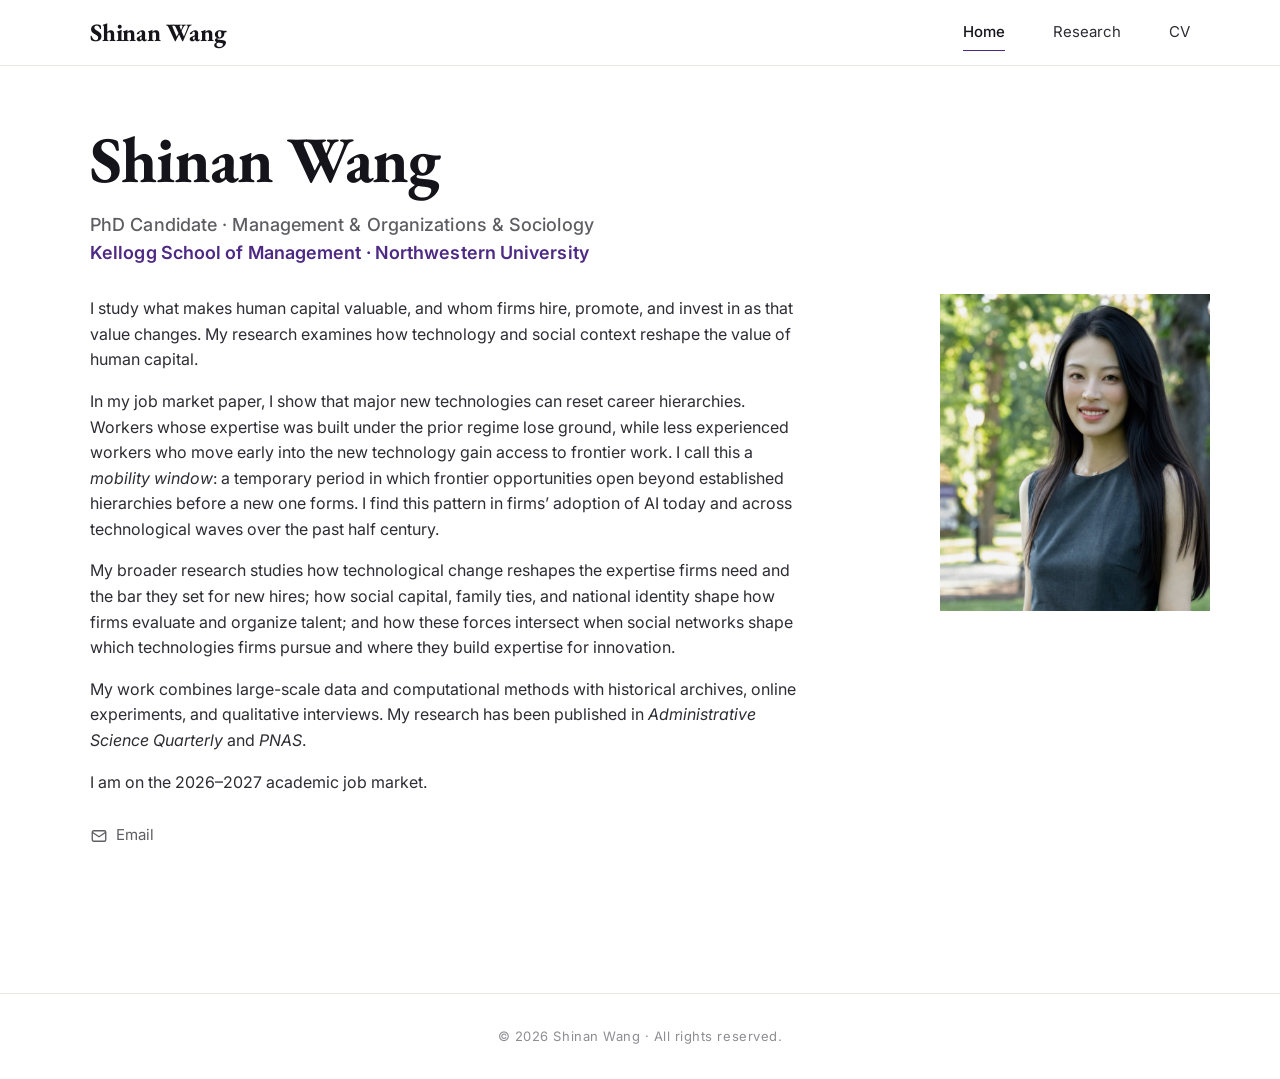
==== index.html @ cf9adb82 "Add version to og:image to bust preview caches" ====
<!DOCTYPE html>
<html lang="en">
<head>
<meta charset="UTF-8">
<meta name="viewport" content="width=device-width, initial-scale=1">
<title>Shinan Wang — Kellogg School of Management, Northwestern University</title>
<meta name="description" content="Shinan Wang — PhD Candidate in Management &amp; Organizations &amp; Sociology at the Kellogg School of Management, Northwestern University. Research on technological change, careers, the future of work, and how labor markets differ across societies.">
<link rel="canonical" href="https://www.shinanwang.com/">

<!-- Open Graph -->
<meta property="og:type" content="profile">
<meta property="og:title" content="Shinan Wang — Kellogg School of Management">
<meta property="og:description" content="PhD Candidate at Kellogg. Research on technological change, careers, the future of work, and hiring across societies.">
<meta property="og:url" content="https://www.shinanwang.com/">
<meta property="og:image" content="https://www.shinanwang.com/assets/portrait.jpg?v=12">
<meta name="twitter:card" content="summary_large_image">

<!-- Favicon -->
<link rel="icon" type="image/svg+xml" href="assets/favicon.svg">

<!-- Fonts -->
<link rel="preconnect" href="https://fonts.googleapis.com">
<link rel="preconnect" href="https://fonts.gstatic.com" crossorigin>
<link href="https://fonts.googleapis.com/css2?family=EB+Garamond:wght@500;600;700;800&family=Source+Serif+4:opsz,wght@8..60,400;8..60,500;8..60,600&family=Inter:wght@400;500;600&display=swap" rel="stylesheet">

<link rel="stylesheet" href="assets/site.css">

<!-- Structured data: helps Google build a knowledge card and disambiguate the name -->
<script type="application/ld+json">
{
  "@context": "https://schema.org",
  "@type": "Person",
  "name": "Shinan Wang",
  "url": "https://www.shinanwang.com",
  "image": "https://www.shinanwang.com/assets/portrait.jpg",
  "jobTitle": "PhD Candidate",
  "email": "shinan.wang@kellogg.northwestern.edu",
  "worksFor": {
    "@type": "CollegeOrUniversity",
    "name": "Kellogg School of Management, Northwestern University"
  },
  "alumniOf": [
    { "@type": "CollegeOrUniversity", "name": "University of Chicago" },
    { "@type": "CollegeOrUniversity", "name": "Brandeis University" }
  ],
  "knowsAbout": ["Technological change", "Future of work", "Careers", "Labor markets", "Hiring", "Artificial intelligence", "Economic sociology", "Organizations"],
  "sameAs": [
    "https://scholar.google.com/citations?user=ywrjT5EAAAAJ&hl=en"
  ]
}
</script>
</head>
<body>

<nav class="site-nav" aria-label="Primary">
  <div class="inner">
    <a href="/" class="brand plain">
      <span class="brand-name">Shinan Wang</span>
    </a>
    <div class="links">
      <a href="/" aria-current="page">Home</a>
      <a href="research.html">Research</a>
      <a href="cv.html">CV</a>
    </div>
  </div>
</nav>

<main>
  <div class="container-wide">

    <section class="hero">
      <div class="hero-text">
        <h1 class="hero-name">Shinan Wang</h1>
        <p class="hero-title">
          PhD Candidate · Management &amp; Organizations &amp; Sociology<br>
          <span class="inst-accent">Kellogg School of Management · Northwestern University</span>
        </p>
        <p class="hero-bio">
          I study what makes human capital valuable, and whom firms hire, promote, and invest in as that value changes. My research examines how technology and social context reshape the value of human capital.
        </p>
        <p class="hero-bio">
          In my job market paper, I show that major new technologies can reset career hierarchies. Workers whose expertise was built under the prior regime lose ground, while less experienced workers who move early into the new technology gain access to frontier work. I call this a <em>mobility window</em>: a temporary period in which frontier opportunities open beyond established hierarchies before a new one forms. I find this pattern in firms&rsquo; adoption of AI today and across technological waves over the past half century.
        </p>
        <p class="hero-bio">
          My broader research studies how technological change reshapes the expertise firms need and the bar they set for new hires; how social capital, family ties, and national identity shape how firms evaluate and organize talent; and how these forces intersect when social networks shape which technologies firms pursue and where they build expertise for innovation.
        </p>
        <p class="hero-bio">
          My work combines large-scale data and computational methods with historical archives, online experiments, and qualitative interviews. My research has been published in <em>Administrative Science Quarterly</em> and <em>PNAS</em>.
        </p>
        <p class="hero-bio">I am on the 2026&ndash;2027 academic job market.</p>

        <div class="socials">
          <a href="mailto:shinan.wang@kellogg.northwestern.edu" aria-label="Email">
            <svg viewBox="0 0 24 24" fill="none" stroke="currentColor" stroke-width="1.8"><rect x="3" y="5" width="18" height="14" rx="2"></rect><path d="m3 7 9 6 9-6"></path></svg>
            Email
          </a>
        </div>
      </div>

      <div class="hero-portrait">
        <div class="frame" aria-label="Shinan Wang">
          <img src="assets/portrait.jpg?v=12" alt="Shinan Wang">
        </div>
      </div>
    </section>

  </div>
</main>

<footer class="page-footer">
  © 2026 Shinan Wang · All rights reserved.
</footer>

</body>
</html>
---- assets/site.css ----
/* ============================================================
   Shinan Wang — personal website
   ============================================================ */

:root {
  --bg: #ffffff;
  --bg-elev: #ffffff;
  --bg-muted: #f6f6f3;
  --fg: #15141a;
  --fg-soft: #2e2c34;
  --fg-muted: #5e5d63;
  --fg-faint: #8e8d92;
  --author-self: #7d7c82;  /* coauthor gray, a touch darker — own-name byline */
  --rule: #e9e9e3;
  --rule-strong: #d3d3cc;

  --accent: #4E2A84;       /* Northwestern purple */
  --accent-soft: #6b4aa3;
  --accent-ink: #3a1f63;
  --accent-tint: #efe8f5;

  --cv-heading: #4f7c8d;   /* steel-teal — matches CV section headings */

  --font-display: "EB Garamond", Georgia, serif;
  --font-body: "Source Serif 4", "Source Serif Pro", Georgia, "Times New Roman", serif;
  --font-sans: "Inter", -apple-system, BlinkMacSystemFont, "Segoe UI", sans-serif;
  --font-mono: "JetBrains Mono", ui-monospace, Menlo, monospace;

  --wide: 1100px;
  --mid: 880px;
  --narrow: 680px;
  --gutter: clamp(20px, 5vw, 56px);

  --t-fast: 120ms;
  --t-med: 220ms;
}

html { color-scheme: light; }

* { box-sizing: border-box; }
html { scroll-behavior: smooth; }
body {
  margin: 0;
  background: var(--bg);
  color: var(--fg);
  font-family: var(--font-body);
  font-size: 19px;
  line-height: 1.65;
  -webkit-font-smoothing: antialiased;
  text-rendering: optimizeLegibility;
}
@media (min-width: 720px) { body { font-size: 20px; } }
@media (min-width: 1000px) { body { font-size: 21px; } }

p { margin: 0 0 1em; text-wrap: pretty; }
a { color: var(--accent); text-decoration: none; }
a:hover { color: var(--accent-ink); text-decoration: underline; text-underline-offset: 3px; }
a.plain { color: inherit; }
a.plain:hover { color: var(--accent); text-decoration: none; }

em, i { font-style: italic; }
strong { font-weight: 600; color: var(--fg); }
hr { border: 0; border-top: 1px solid var(--rule); margin: 2.5rem 0; }

h1, h2, h3, h4 {
  font-family: var(--font-display);
  font-weight: 600;
  line-height: 1.15;
  color: var(--fg);
  margin: 0 0 0.6em;
  letter-spacing: -0.01em;
}

.eyebrow {
  font-family: var(--font-sans);
  font-size: 12px;
  font-weight: 500;
  letter-spacing: 0.14em;
  text-transform: uppercase;
  color: var(--fg-muted);
  margin: 0 0 14px;
}

/* ------------------------------------------------------------ NAV */
.site-nav {
  position: sticky; top: 0; z-index: 20;
  background: var(--bg);
  border-bottom: 1px solid var(--rule);
  padding: 0 var(--gutter);
}
.site-nav .inner {
  max-width: var(--wide);
  margin: 0 auto;
  padding: 12px 0;
  display: flex; align-items: center; justify-content: space-between; gap: 1.5rem;
}
.site-nav .brand {
  font-family: var(--font-display);
  font-size: 25px;
  font-weight: 700;
  letter-spacing: -0.01em;
  color: var(--fg);
  display: inline-flex; align-items: center; gap: 14px;
}
.site-nav .brand:hover { color: var(--fg); }
.site-nav .links {
  display: flex; gap: clamp(1.6rem, 4vw, 3rem); align-items: center;
}
.site-nav .links a {
  font-family: var(--font-sans);
  font-size: 15px;
  font-weight: 400;
  color: var(--fg-soft);
  padding: 2px 0;
  position: relative;
}
.site-nav .links a:hover { color: var(--accent); text-decoration: none; }
.site-nav .links a[aria-current="page"] {
  color: var(--fg);
  font-weight: 500;
}
.site-nav .links a[aria-current="page"]::after {
  content: "";
  position: absolute; left: 0; right: 0; bottom: -4px;
  height: 1.5px; background: var(--accent);
}
@media (max-width: 520px) {
  .site-nav .inner { padding: 14px 0; }
  .site-nav .brand { font-size: 19px; }
  .site-nav .links { gap: 14px; }
  .site-nav .links a { font-size: 14px; }
}
@media (max-width: 640px) {
  .hero-name { font-size: 43px; }
  .hero { padding: 32px 0 32px; gap: 24px; }
  .hero-portrait { order: -1; max-width: 240px; justify-self: center; }
}

/* ------------------------------------------------------------ LAYOUT */
main { padding: 0 var(--gutter); }
.container-wide   { max-width: var(--wide);   margin: 0 auto; }
.container-mid    { max-width: var(--mid);    margin: 0 auto; }
.container-narrow { max-width: var(--narrow); margin: 0 auto; }

.section { margin: 28px 0; }
@media (min-width: 720px) { .section { margin: 36px 0; } }

/* ------------------------------------------------------------ HERO */
.hero {
  padding: 60px 0 40px;
  display: grid;
  grid-template-columns: 1fr;
  gap: 40px;
  align-items: center;
  min-height: calc(100vh - 200px);
}
.hero-text { max-width: 720px; }
.hero-name {
  font-family: var(--font-display);
  font-size: 65px;
  font-weight: 700;
  line-height: 1.02;
  letter-spacing: -0.015em;
  color: var(--fg);
  margin: 0 0 18px;
}
.hero-name .ee-small {
  font-size: 0.82em;
  font-weight: 700;
  letter-spacing: -0.005em;
}
.hero-title {
  font-family: var(--font-sans);
  font-size: 18px;
  font-weight: 500;
  letter-spacing: 0.005em;
  color: var(--fg-muted);
  line-height: 1.6;
  margin: 0 0 28px;
}
.hero-title .inst-accent { color: var(--accent); font-weight: 600; }
.hero-bio {
  font-family: var(--font-sans);
  font-size: 16px;
  line-height: 1.6;
  color: var(--fg-soft);
  max-width: 80ch;
}

/* Portrait */
.hero-portrait {
  width: 100%;
  max-width: 270px;
  justify-self: start;
}
.hero-portrait .frame {
  overflow: hidden;
  position: relative;
  border-radius: 0;
}
.hero-portrait .frame img {
  width: 100%; height: auto;
  display: block;
}

@media (min-width: 820px) {
  .hero {
    grid-template-columns: 1fr 270px;
    gap: 40px;
    padding: 60px 0 60px;
    min-height: calc(100vh - 120px);
  }
  .hero-portrait {
    width: 270px; max-width: 270px;
    justify-self: end;
    align-self: start;
    margin-top: 168px;
    margin-right: -20px;
  }
}

/* ------------------------------------------------------------ SOCIALS */
.socials {
  display: flex; gap: 18px; margin-top: 24px;
  font-family: var(--font-sans); font-size: 15px;
}
.socials a {
  color: var(--fg-muted);
  display: inline-flex; align-items: center; gap: 8px;
  padding: 4px 0;
  border-bottom: 1px solid transparent;
}
.socials a:hover { color: var(--accent); text-decoration: none; border-bottom-color: var(--accent); }
.socials svg { width: 18px; height: 18px; }

/* ------------------------------------------------------------ SECTION HEADERS */
.page-title {
  font-family: var(--font-display);
  font-size: clamp(41px, 5vw, 57px);
  font-weight: 600;
  letter-spacing: -0.015em;
  line-height: 1.1;
  color: var(--fg);
  margin: 0 0 18px;
}
.page-lead {
  font-family: var(--font-body);
  font-size: 20px;
  line-height: 1.55;
  color: var(--fg-soft);
  max-width: 100%;
  margin: 0;
}
.research-interests-label {
  font-family: var(--font-sans);
  font-size: 14px;
  font-weight: 600;
  letter-spacing: 0.16em;
  text-transform: uppercase;
  color: var(--accent);
  margin: 0 0 12px;
}
.research-interests {
  font-family: var(--font-body);
  font-size: 18px;
  color: var(--fg-soft);
  line-height: 1.6;
  margin: 0;
  max-width: 100%;
}
.section-head { margin-bottom: 16px; }
.section-head h2 {
  font-family: var(--font-sans);
  font-size: 17px;
  font-weight: 600;
  letter-spacing: 0.16em;
  text-transform: uppercase;
  color: var(--accent);
  margin: 0 0 20px;
}
.section-head p {
  font-family: var(--font-sans);
  color: var(--fg);
  max-width: 100%;
  margin: 0;
  font-size: 16px;
  line-height: 1.6;
}

/* ------------------------------------------------------------ NEWS LIST */
.news-list { list-style: none; padding: 0; margin: 0; }
.news-list li {
  display: grid;
  grid-template-columns: 1fr;
  gap: 4px 20px;
  padding: 18px 0;
  border-top: 1px solid var(--rule);
}
.news-list li:last-child { border-bottom: 1px solid var(--rule); }
.news-list .when {
  font-family: var(--font-sans);
  font-size: 13px; letter-spacing: 0.06em; text-transform: uppercase;
  color: var(--fg-muted);
}
.news-list .what {
  font-family: var(--font-body);
  font-size: 19px;
  color: var(--fg);
  line-height: 1.55;
}
@media (min-width: 640px) {
  .news-list li { grid-template-columns: 130px 1fr; gap: 20px; padding: 16px 0; align-items: baseline; }
  .news-list .when { padding-top: 3px; }
}

.section-head .research-line { margin: 0 0 0.45em; padding-left: 1.6em; }
/* empty line before the first stream and after the last */
.section-head p:not(.research-line) + .research-line { margin-top: 1em; }
.section-head .research-line:has(+ p:not(.research-line)) { margin-bottom: 1em; }

/* ------------------------------------------------------------ PAPERS */
.paper-group-heading {
  font-family: var(--font-sans);
  font-size: 17px;
  font-weight: 600;
  letter-spacing: 0.16em;
  text-transform: uppercase;
  color: var(--accent);
  margin: 48px 0 14px;
}
.paper-group-heading:first-of-type { margin-top: 0; }
/* Box-free paper list with a thin left rule per entry. Status above the title:
   "R&R at <venue>", quiet; one notch-smaller, semibold title; First-Last names. */
.papers { list-style: none; padding: 0; margin: 0; }
.papers > li {
  padding: 11px 0;
  border-top: 1px solid var(--rule);
  display: flex;
  flex-direction: column;
  gap: 3px;
}
.papers > li:first-child { border-top: none; padding-top: 0; }
.papers > li:last-child { padding-bottom: 0; }
/* Whole status line italic, one size + one color. */
.p-status { font-family: var(--font-sans); font-size: 14.5px; font-style: italic; color: var(--fg-muted); margin: 0; }
.p-status .st,
.p-status .conj,
.p-status .vn { font-style: italic; font-weight: 400; color: inherit; }
.p-title {
  font-family: var(--font-sans);
  font-size: 16px;
  font-weight: 600;
  line-height: 1.3;
  color: var(--fg-soft);
  margin: 0;
}
.p-auth {
  font-family: var(--font-sans);
  font-size: 14px;
  color: var(--fg-soft);
  margin: 0;
  line-height: 1.5;
}
.p-auth .me { color: var(--fg); font-weight: 400; }
.eq-note { color: var(--accent); font-weight: 600; }
.eq-note-label {
  font-size: 12px;
  font-weight: 400;
  color: var(--fg-muted);
  font-style: italic;
  margin-left: 4px;
}
.p-note {
  font-family: var(--font-sans);
  font-size: 14px;
  font-style: italic;
  color: var(--fg-muted);
  margin: -1px 0 0;
  padding-left: 26px;
  line-height: 1.5;
}
.p-note::before { content: "– "; margin-left: -14px; font-style: normal; color: var(--fg-faint); }

/* ------------------------------------------------------------ CONTACT */
.contact-grid {
  display: grid;
  grid-template-columns: 1fr;
  gap: 18px;
  font-family: var(--font-sans);
  font-size: 15px;
}
@media (min-width: 640px) {
  .contact-grid { grid-template-columns: auto 1fr; column-gap: 40px; row-gap: 12px; }
}
.contact-grid .key {
  font-weight: 500;
  letter-spacing: 0.08em;
  text-transform: uppercase;
  font-size: 12px;
  color: var(--fg-muted);
  align-self: center;
}

/* Obfuscated email */
.obf-email {
  font-family: var(--font-mono);
  font-size: 0.95em;
  color: var(--fg);
  user-select: all;
}
.obf-email .obf-sep {
  color: var(--accent);
  font-weight: 500;
}

/* ------------------------------------------------------------ FOOTER */
.page-footer {
  border-top: 1px solid var(--rule);
  padding: 32px var(--gutter);
  margin-top: 80px;
  color: var(--fg-faint);
  font-family: var(--font-sans);
  font-size: 13px;
  letter-spacing: 0.04em;
  text-align: center;
}
.page-footer a { color: var(--fg-muted); }

/* ------------------------------------------------------------ PAPER ITEMS (abstract + links) */
.paper-item {
  display: flex;
  flex-direction: column;
  gap: 5px;                 /* one uniform gap between every row */
  padding: 16px 0;
  border-top: 1px solid var(--rule);
}
.paper-item:first-of-type { border-top: none; padding-top: 2px; }
.paper-item h3 {
  font-family: var(--font-display);
  font-size: 19px;
  font-weight: 600;
  line-height: 1.25;
  margin: 0;
}
.paper-item h3 a { color: var(--accent); }
.paper-item h3 a:hover { color: var(--accent-ink); text-decoration: underline; text-underline-offset: 3px; }

/* Evenly-spaced single-line rows below the title:
   authors, venue, abstract toggle, and each link — all share the same rhythm. */
.paper-item .paper-meta,
.paper-item .paper-venue,
.paper-item .p-line,
.paper-item details.abs > summary {
  font-family: var(--font-sans);
  font-size: 14px;
  line-height: 1.45;
  margin: 0;
}
.paper-meta { color: var(--fg-muted); }
.paper-meta .me { color: inherit; font-weight: inherit; }
.paper-venue { font-style: italic; color: var(--fg-muted); }

/* Abstract toggle — "Abstract (click to expand)" */
details.abs { margin: 0; }
details.abs > summary {
  display: block;
  width: fit-content;
  color: var(--fg);
  cursor: pointer;
  list-style: none;
  margin: 0;               /* summary spacing handled by shared rule above */
}
details.abs > summary::-webkit-details-marker { display: none; }
details.abs > summary:hover { color: var(--accent); }
details.abs > summary .hint { color: var(--fg-muted); }
details.abs[open] > summary .hint { display: none; }
details.abs .abs-body {
  font-family: var(--font-sans);
  font-size: 14.5px;
  line-height: 1.55;
  color: var(--fg-soft);
  margin: 7px 0 0;
  max-width: 72ch;
}

/* Stacked links, each on its own line */
.p-line { display: block; }
a.p-line { color: var(--fg); }
a.p-line:hover { color: var(--accent); }
span.p-line { color: var(--fg-faint); }   /* placeholder until a URL is added */

/* ------------------------------------------------------------ PRINT */
@media print {
  .site-nav, .page-footer { display: none !important; }
  main { padding: 0; }
  details.abs .abs-body { display: block !important; }
}
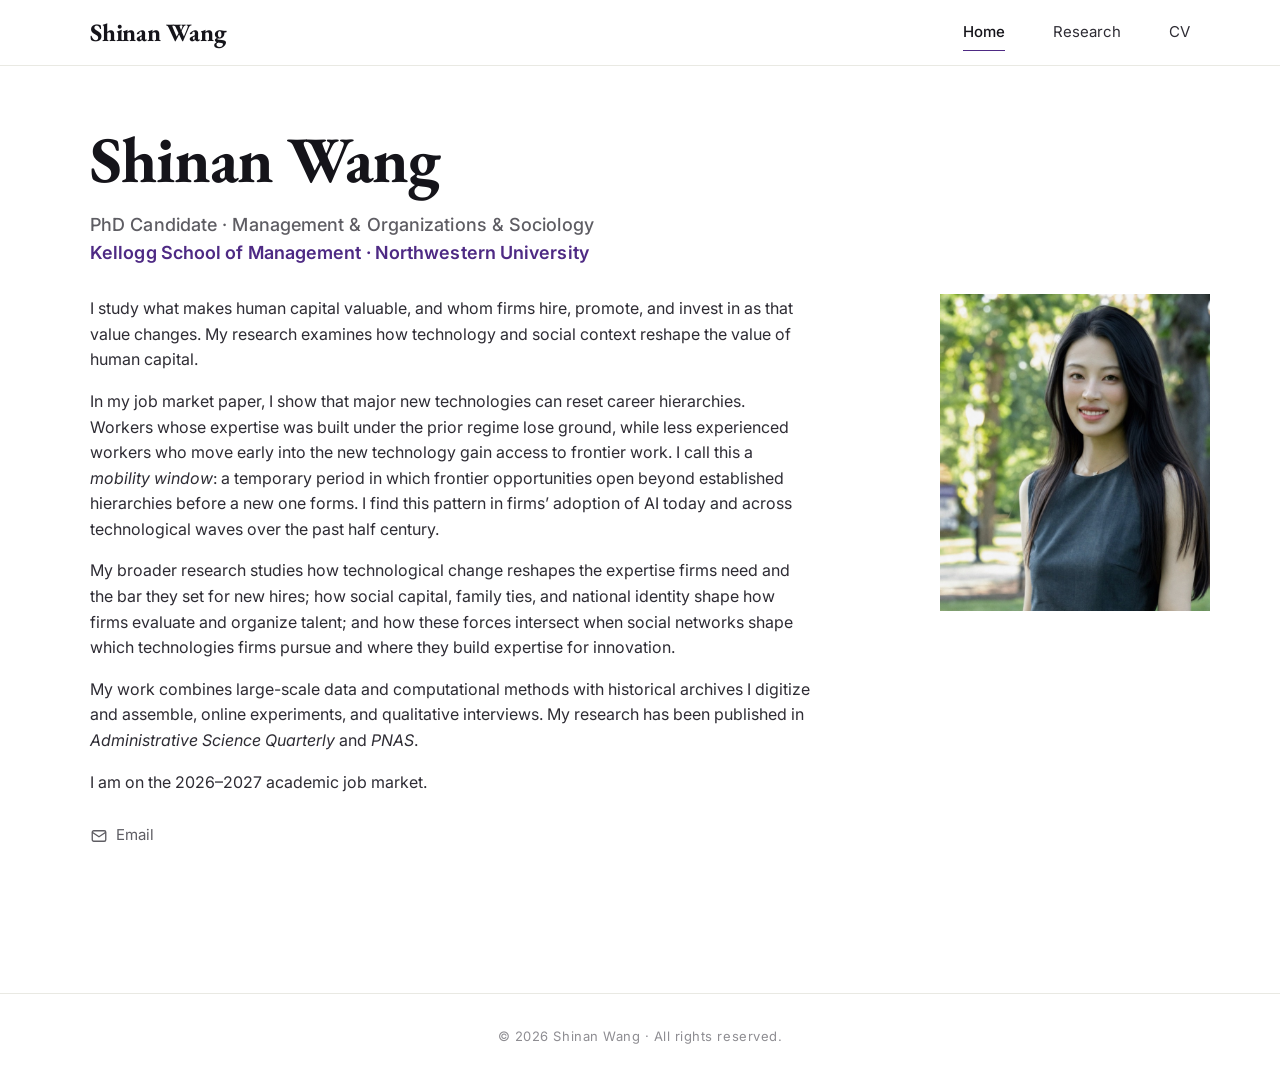
==== commit e18632cb: "Update bio: note that I digitize and assemble historical archives Co-Authored-By: Claude Opus 4.8 <n" ====
--- a/index.html
+++ b/index.html
@@ -85,7 +85,7 @@
           My broader research studies how technological change reshapes the expertise firms need and the bar they set for new hires; how social capital, family ties, and national identity shape how firms evaluate and organize talent; and how these forces intersect when social networks shape which technologies firms pursue and where they build expertise for innovation.
         </p>
         <p class="hero-bio">
-          My work combines large-scale data and computational methods with historical archives, online experiments, and qualitative interviews. My research has been published in <em>Administrative Science Quarterly</em> and <em>PNAS</em>.
+          My work combines large-scale data and computational methods with historical archives I digitize and assemble, online experiments, and qualitative interviews. My research has been published in <em>Administrative Science Quarterly</em> and <em>PNAS</em>.
         </p>
         <p class="hero-bio">I am on the 2026&ndash;2027 academic job market.</p>
 
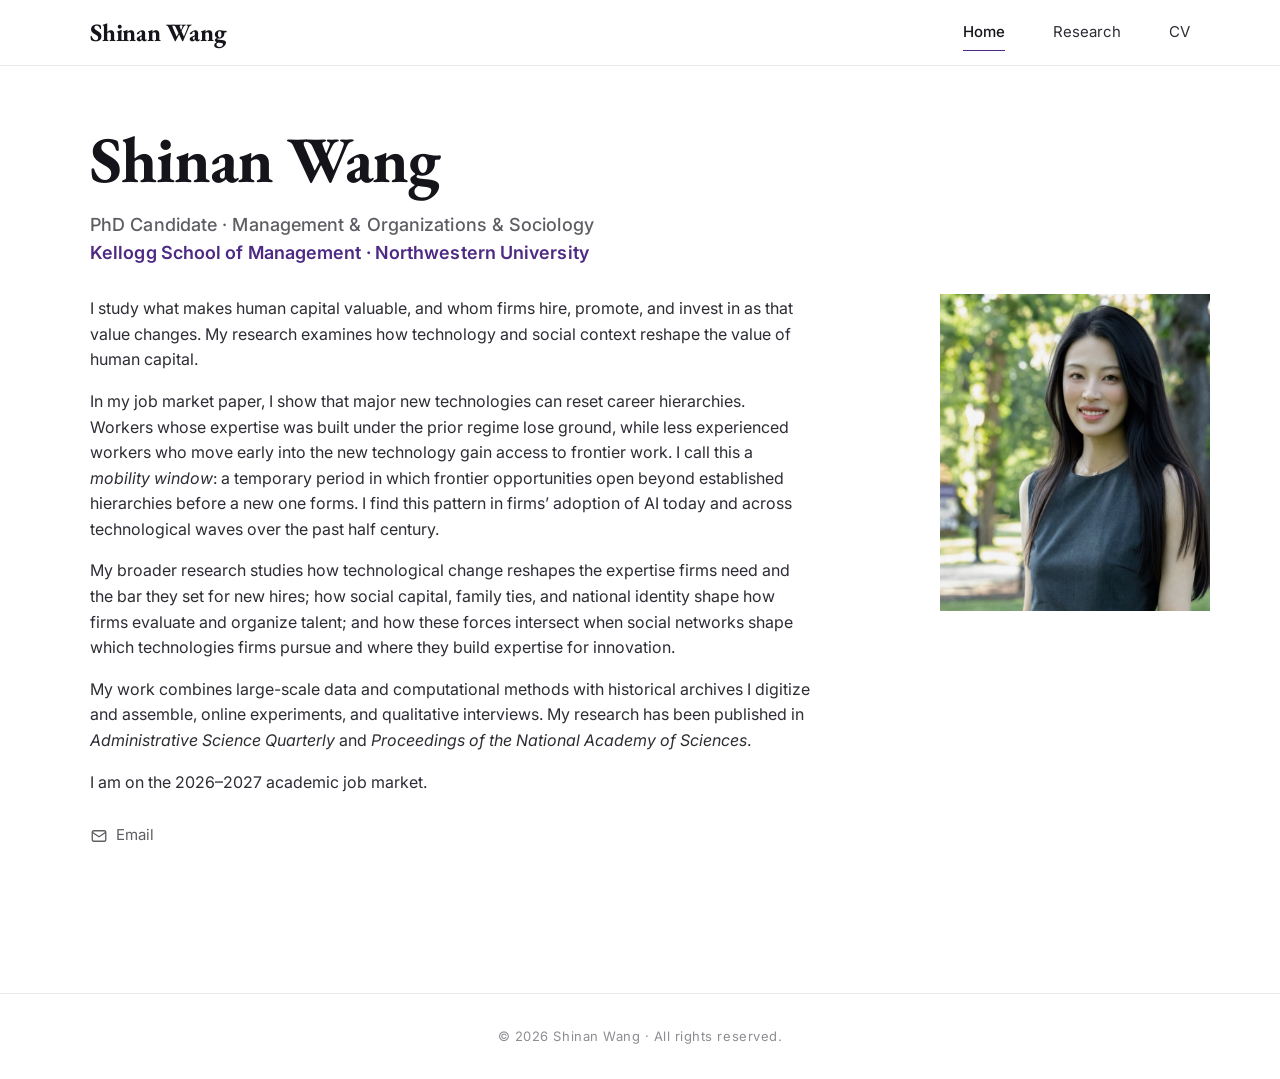
==== commit 58c97ba9: "Spell out PNAS as Proceedings of the National Academy of Sciences in bio Co-Authored-By: Claude Opus" ====
--- a/index.html
+++ b/index.html
@@ -85,7 +85,7 @@
           My broader research studies how technological change reshapes the expertise firms need and the bar they set for new hires; how social capital, family ties, and national identity shape how firms evaluate and organize talent; and how these forces intersect when social networks shape which technologies firms pursue and where they build expertise for innovation.
         </p>
         <p class="hero-bio">
-          My work combines large-scale data and computational methods with historical archives I digitize and assemble, online experiments, and qualitative interviews. My research has been published in <em>Administrative Science Quarterly</em> and <em>PNAS</em>.
+          My work combines large-scale data and computational methods with historical archives I digitize and assemble, online experiments, and qualitative interviews. My research has been published in <em>Administrative Science Quarterly</em> and <em>Proceedings of the National Academy of Sciences</em>.
         </p>
         <p class="hero-bio">I am on the 2026&ndash;2027 academic job market.</p>
 
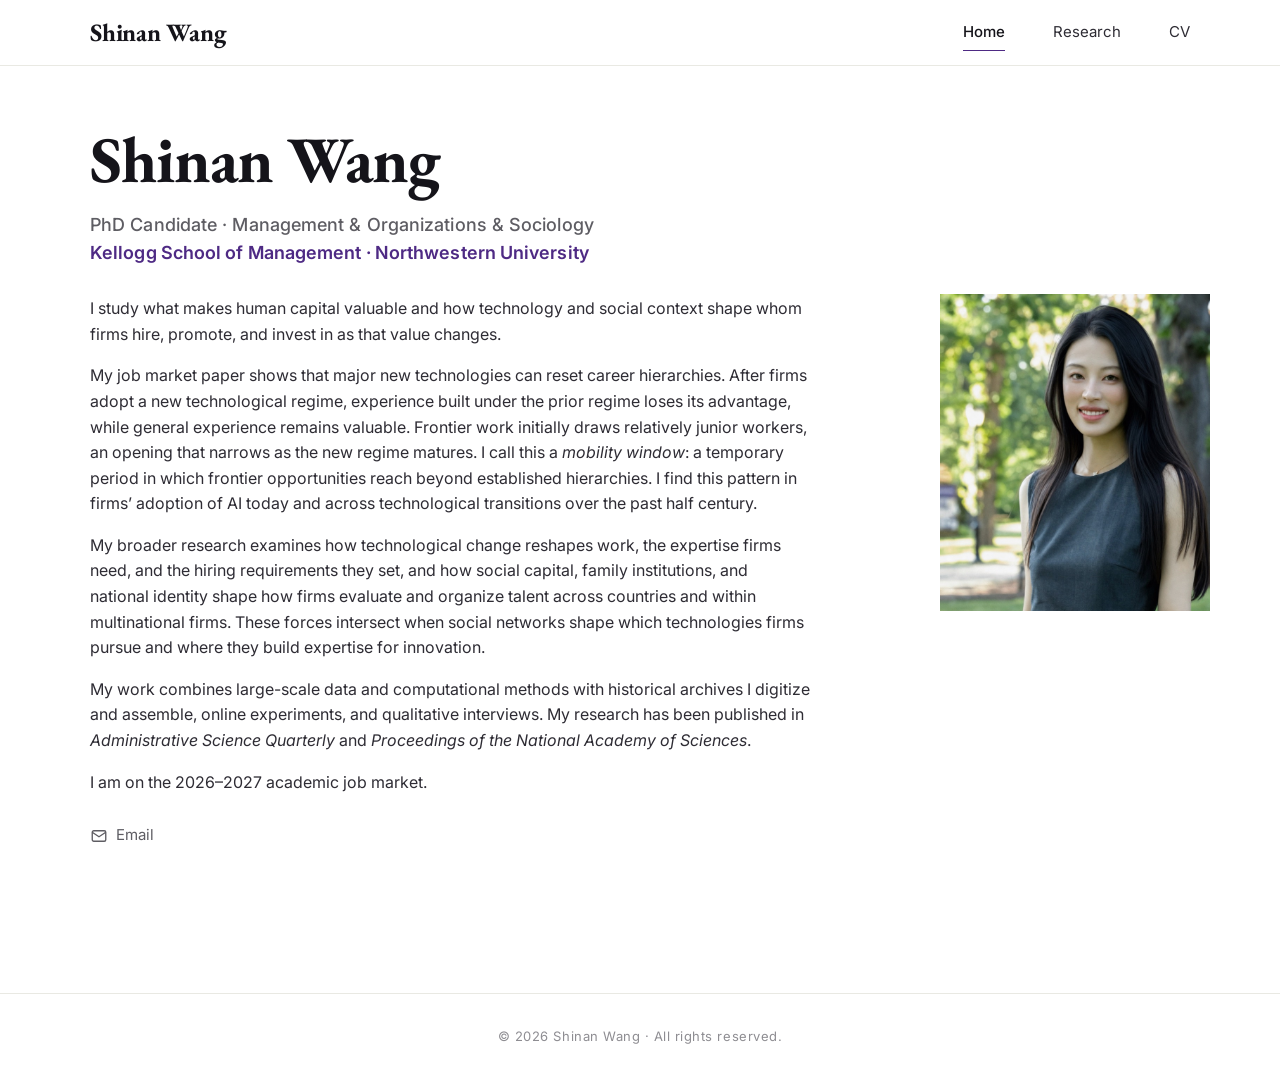
==== commit 7633a55f: "Update homepage bio: refined JMP paragraph and broader-research framing Co-Authored-By: Claude Fable" ====
--- a/index.html
+++ b/index.html
@@ -76,13 +76,13 @@
           <span class="inst-accent">Kellogg School of Management · Northwestern University</span>
         </p>
         <p class="hero-bio">
-          I study what makes human capital valuable, and whom firms hire, promote, and invest in as that value changes. My research examines how technology and social context reshape the value of human capital.
+          I study what makes human capital valuable and how technology and social context shape whom firms hire, promote, and invest in as that value changes.
         </p>
         <p class="hero-bio">
-          In my job market paper, I show that major new technologies can reset career hierarchies. Workers whose expertise was built under the prior regime lose ground, while less experienced workers who move early into the new technology gain access to frontier work. I call this a <em>mobility window</em>: a temporary period in which frontier opportunities open beyond established hierarchies before a new one forms. I find this pattern in firms&rsquo; adoption of AI today and across technological waves over the past half century.
+          My job market paper shows that major new technologies can reset career hierarchies. After firms adopt a new technological regime, experience built under the prior regime loses its advantage, while general experience remains valuable. Frontier work initially draws relatively junior workers, an opening that narrows as the new regime matures. I call this a <em>mobility window</em>: a temporary period in which frontier opportunities reach beyond established hierarchies. I find this pattern in firms&rsquo; adoption of AI today and across technological transitions over the past half century.
         </p>
         <p class="hero-bio">
-          My broader research studies how technological change reshapes the expertise firms need and the bar they set for new hires; how social capital, family ties, and national identity shape how firms evaluate and organize talent; and how these forces intersect when social networks shape which technologies firms pursue and where they build expertise for innovation.
+          My broader research examines how technological change reshapes work, the expertise firms need, and the hiring requirements they set, and how social capital, family institutions, and national identity shape how firms evaluate and organize talent across countries and within multinational firms. These forces intersect when social networks shape which technologies firms pursue and where they build expertise for innovation.
         </p>
         <p class="hero-bio">
           My work combines large-scale data and computational methods with historical archives I digitize and assemble, online experiments, and qualitative interviews. My research has been published in <em>Administrative Science Quarterly</em> and <em>Proceedings of the National Academy of Sciences</em>.
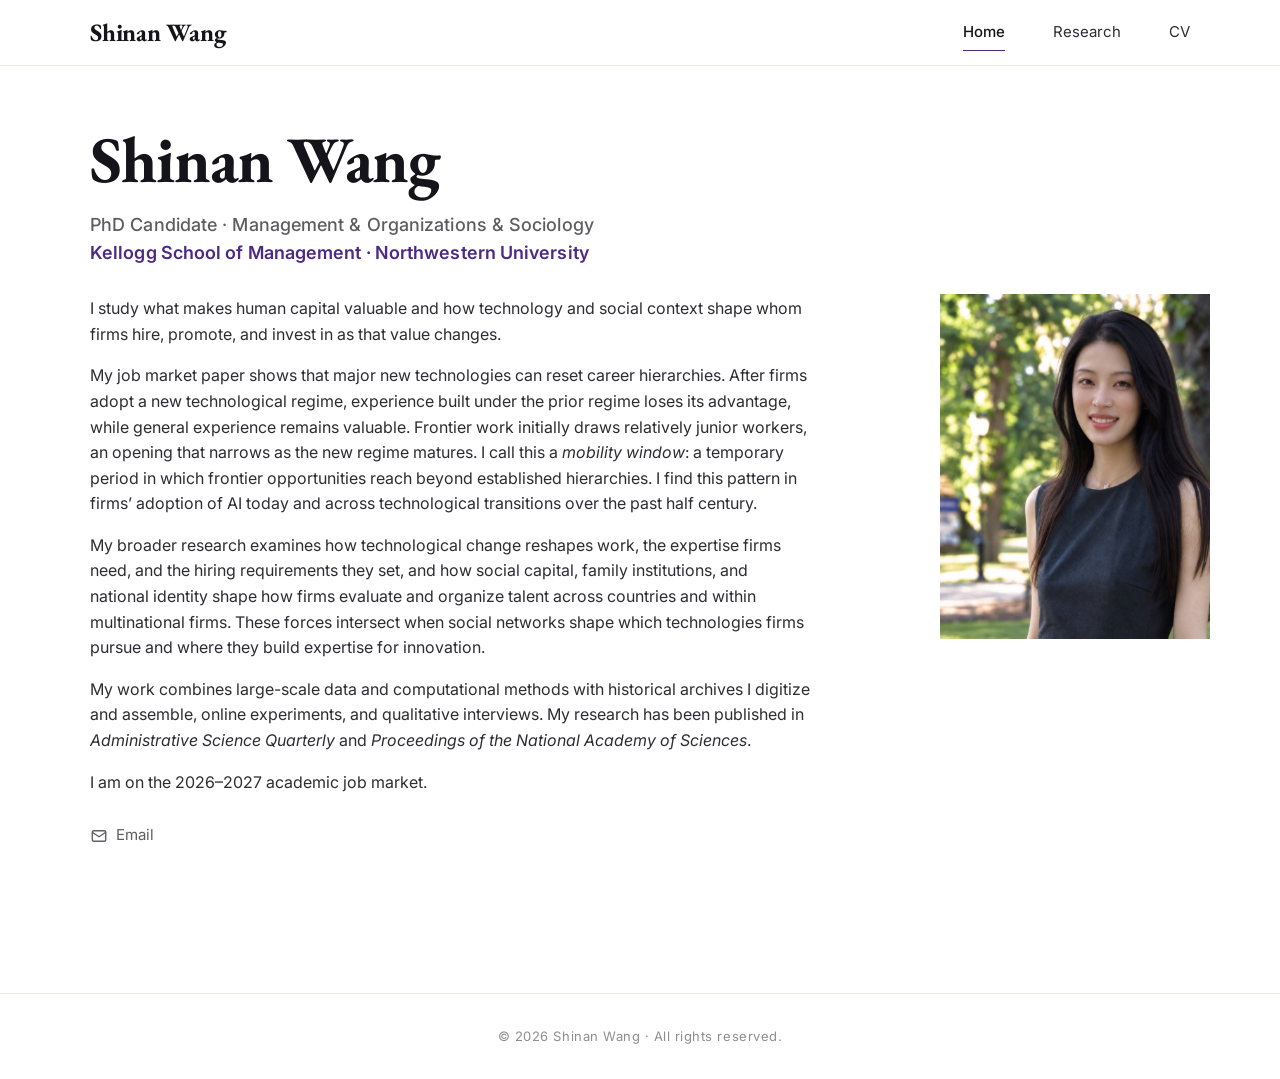
==== commit 69fbd774: "Update profile photo Co-Authored-By: Claude Fable 5.1 <noreply@anthropic.com>" ====
--- a/index.html
+++ b/index.html
@@ -12,7 +12,7 @@
 <meta property="og:title" content="Shinan Wang — Kellogg School of Management">
 <meta property="og:description" content="PhD Candidate at Kellogg. Research on technological change, careers, the future of work, and hiring across societies.">
 <meta property="og:url" content="https://www.shinanwang.com/">
-<meta property="og:image" content="https://www.shinanwang.com/assets/portrait.jpg?v=12">
+<meta property="og:image" content="https://www.shinanwang.com/assets/portrait.jpg?v=13">
 <meta name="twitter:card" content="summary_large_image">
 
 <!-- Favicon -->
@@ -99,7 +99,7 @@
 
       <div class="hero-portrait">
         <div class="frame" aria-label="Shinan Wang">
-          <img src="assets/portrait.jpg?v=12" alt="Shinan Wang">
+          <img src="assets/portrait.jpg?v=13" alt="Shinan Wang">
         </div>
       </div>
     </section>
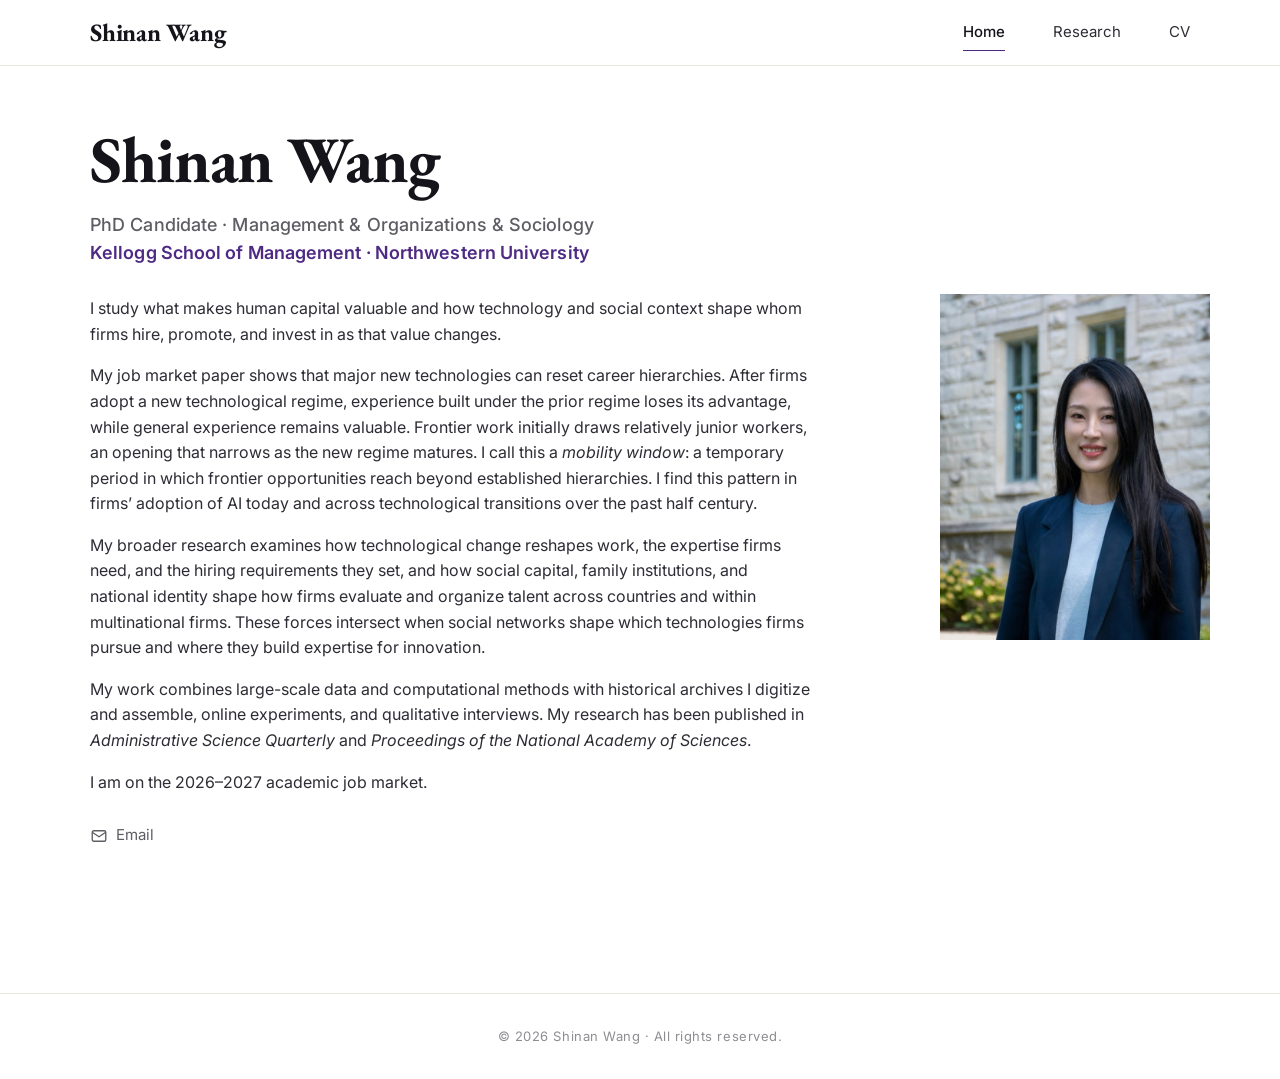
==== commit 200338b1: "Update portrait photo Co-Authored-By: Claude Opus 4.8 <noreply@anthropic.com>" ====
--- a/index.html
+++ b/index.html
@@ -12,7 +12,7 @@
 <meta property="og:title" content="Shinan Wang — Kellogg School of Management">
 <meta property="og:description" content="PhD Candidate at Kellogg. Research on technological change, careers, the future of work, and hiring across societies.">
 <meta property="og:url" content="https://www.shinanwang.com/">
-<meta property="og:image" content="https://www.shinanwang.com/assets/portrait.jpg?v=13">
+<meta property="og:image" content="https://www.shinanwang.com/assets/portrait.jpg?v=14">
 <meta name="twitter:card" content="summary_large_image">
 
 <!-- Favicon -->
@@ -99,7 +99,7 @@
 
       <div class="hero-portrait">
         <div class="frame" aria-label="Shinan Wang">
-          <img src="assets/portrait.jpg?v=13" alt="Shinan Wang">
+          <img src="assets/portrait.jpg?v=14" alt="Shinan Wang">
         </div>
       </div>
     </section>
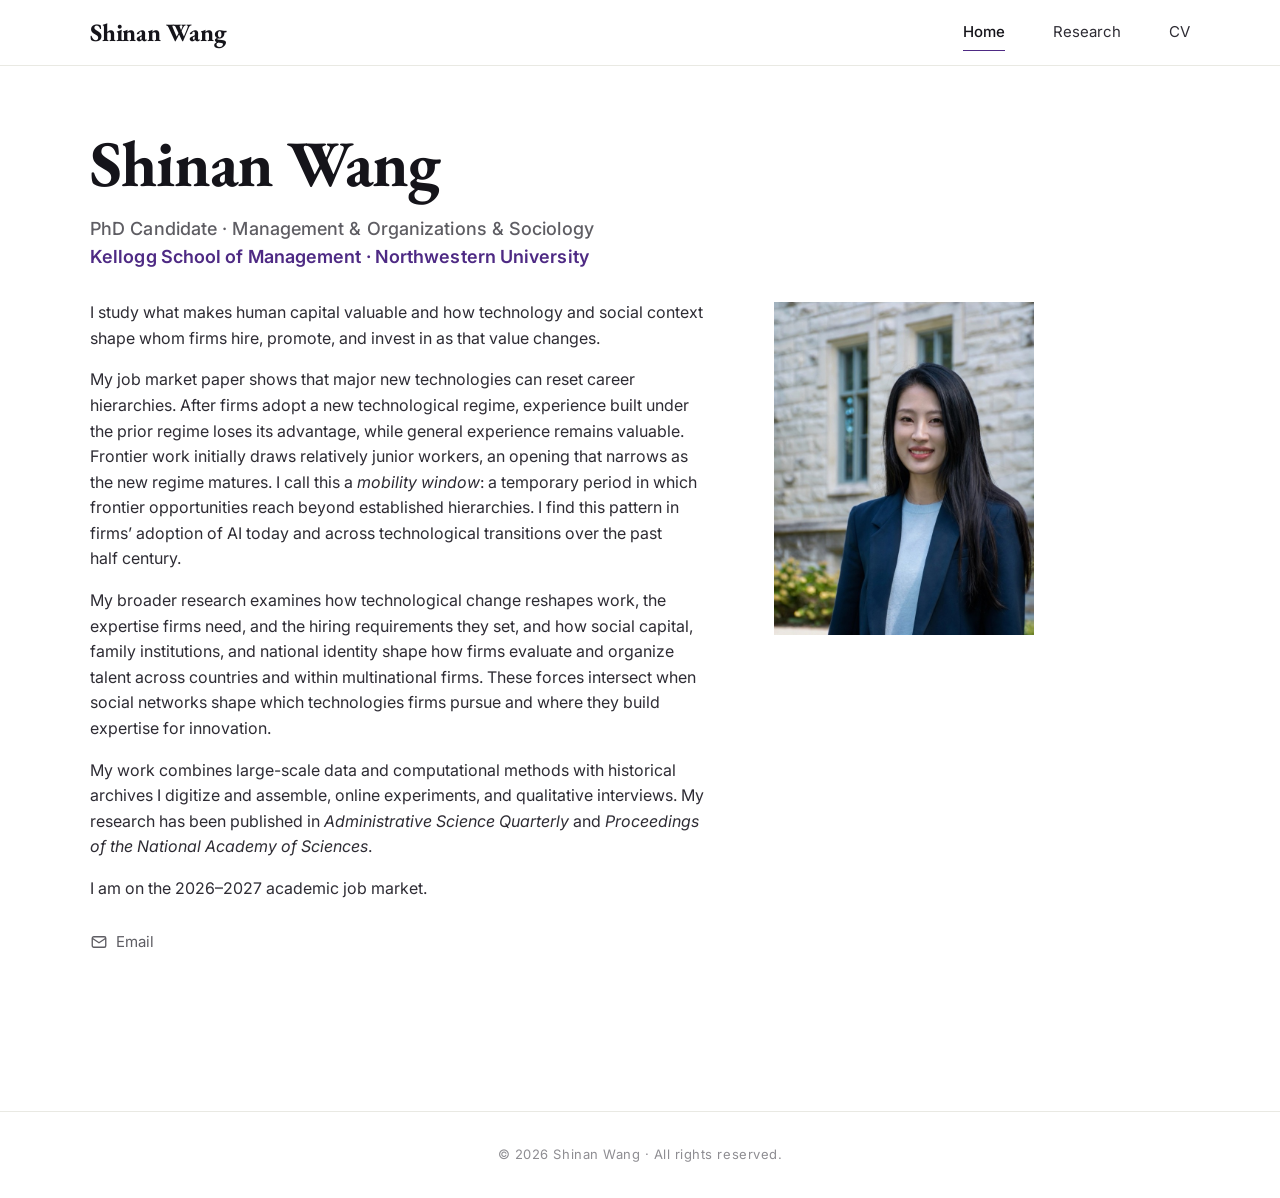
==== commit cb2e2a82: "Add cache-busting version to site.css link so style updates appear immediately Co-Authored-By: Claud" ====
--- a/index.html
+++ b/index.html
@@ -23,7 +23,7 @@
 <link rel="preconnect" href="https://fonts.gstatic.com" crossorigin>
 <link href="https://fonts.googleapis.com/css2?family=EB+Garamond:wght@500;600;700;800&family=Source+Serif+4:opsz,wght@8..60,400;8..60,500;8..60,600&family=Inter:wght@400;500;600&display=swap" rel="stylesheet">
 
-<link rel="stylesheet" href="assets/site.css">
+<link rel="stylesheet" href="assets/site.css?v=2">
 
 <!-- Structured data: helps Google build a knowledge card and disambiguate the name -->
 <script type="application/ld+json">
--- a/assets/site.css
+++ b/assets/site.css
@@ -133,7 +133,7 @@
 @media (max-width: 640px) {
   .hero-name { font-size: 43px; }
   .hero { padding: 32px 0 32px; gap: 24px; }
-  .hero-portrait { order: -1; max-width: 240px; justify-self: center; }
+  .hero-portrait { order: -1; max-width: 250px; justify-self: center; }
 }
 
 /* ------------------------------------------------------------ LAYOUT */
@@ -190,7 +190,7 @@
 /* Portrait */
 .hero-portrait {
   width: 100%;
-  max-width: 270px;
+  max-width: 250px;
   justify-self: start;
 }
 .hero-portrait .frame {
@@ -205,17 +205,19 @@
 
 @media (min-width: 820px) {
   .hero {
-    grid-template-columns: 1fr 270px;
-    gap: 40px;
-    padding: 60px 0 60px;
-    min-height: calc(100vh - 120px);
+    grid-template-columns: minmax(0, 620px) 260px;
+    justify-content: start;
+    align-items: start;
+    column-gap: 64px;
+    padding: 64px 0 72px;
+    min-height: auto;
   }
   .hero-portrait {
-    width: 270px; max-width: 270px;
-    justify-self: end;
+    width: 260px; max-width: 260px;
+    justify-self: start;
     align-self: start;
-    margin-top: 168px;
-    margin-right: -20px;
+    margin-top: 172px;
+    margin-right: 0;
   }
 }
 
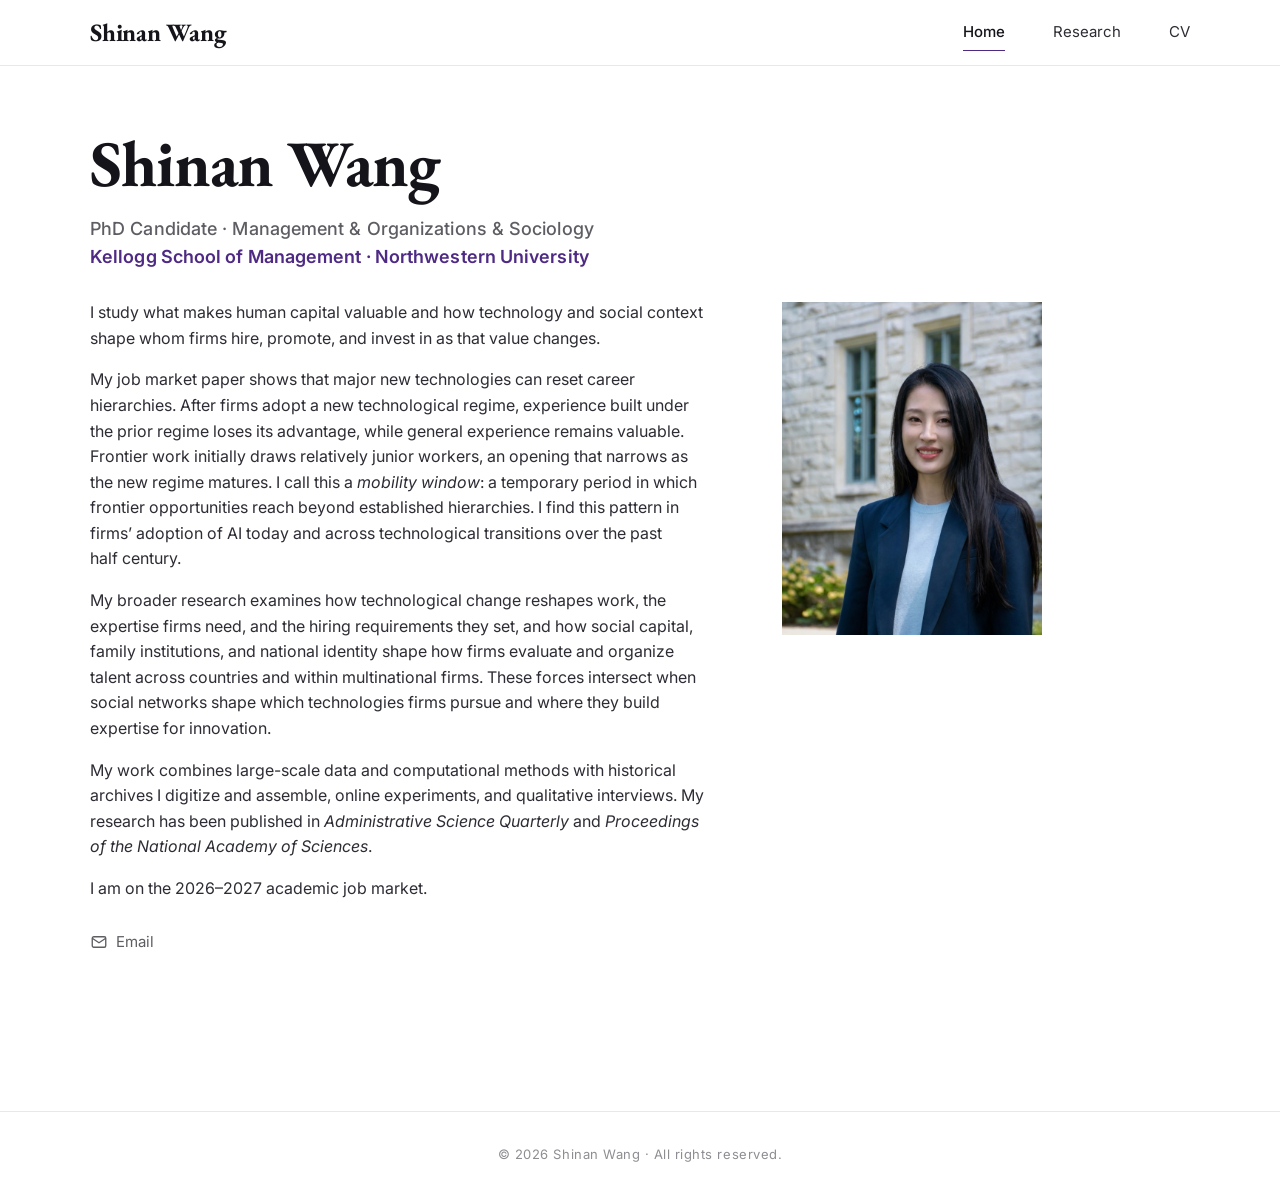
==== commit cd0caf4f: "Widen hero gap to 72px Co-Authored-By: Claude Opus 4.8 <noreply@anthropic.com>" ====
--- a/index.html
+++ b/index.html
@@ -23,7 +23,7 @@
 <link rel="preconnect" href="https://fonts.gstatic.com" crossorigin>
 <link href="https://fonts.googleapis.com/css2?family=EB+Garamond:wght@500;600;700;800&family=Source+Serif+4:opsz,wght@8..60,400;8..60,500;8..60,600&family=Inter:wght@400;500;600&display=swap" rel="stylesheet">
 
-<link rel="stylesheet" href="assets/site.css?v=2">
+<link rel="stylesheet" href="assets/site.css?v=3">
 
 <!-- Structured data: helps Google build a knowledge card and disambiguate the name -->
 <script type="application/ld+json">
--- a/assets/site.css
+++ b/assets/site.css
@@ -208,7 +208,7 @@
     grid-template-columns: minmax(0, 620px) 260px;
     justify-content: start;
     align-items: start;
-    column-gap: 64px;
+    column-gap: 72px;
     padding: 64px 0 72px;
     min-height: auto;
   }
